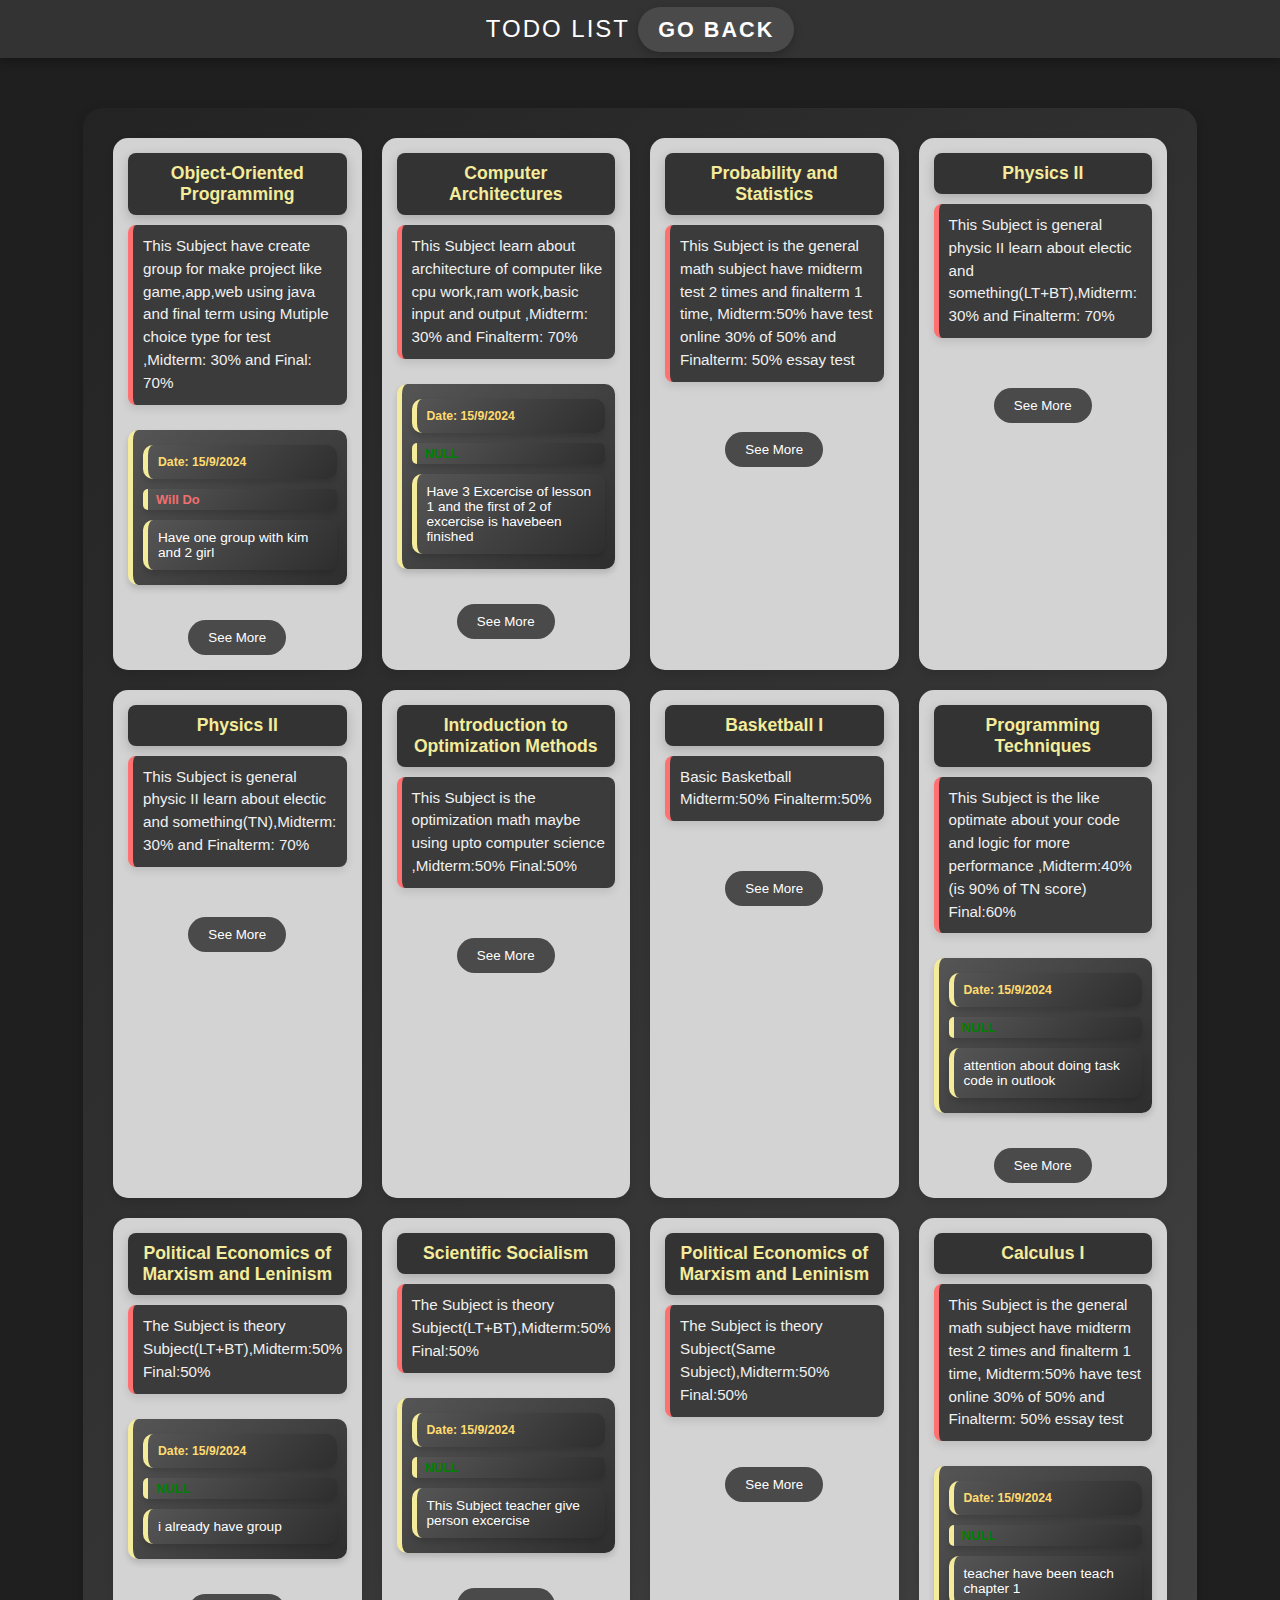
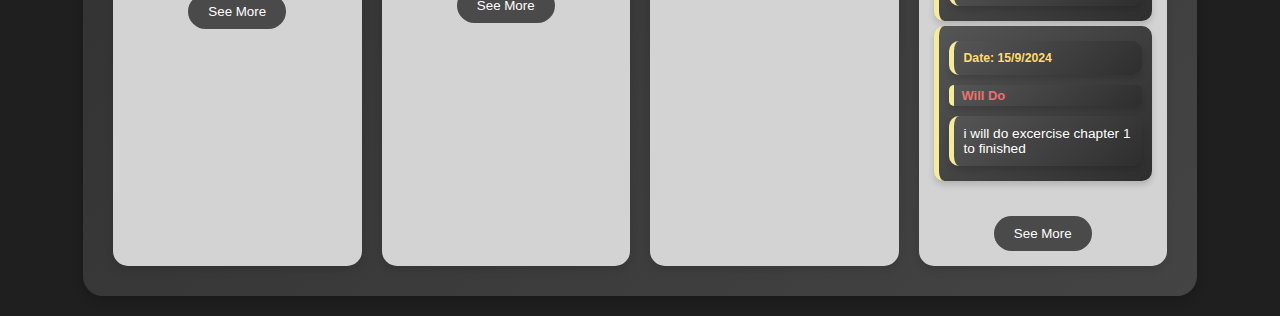
==== todo_list.html @ 585f1f68 "Update" ====
<!DOCTYPE html>
<html lang="en">

<head>
    <meta charset="UTF-8">
    <meta name="viewport" content="width=device-width, initial-scale=1.0">
    <title>TODO List</title>
    <style>
        /* CSS Variables */
        :root {
            --main-bg-color: #1f1f1f;
            --header-bg-color: #333;
            --primary-text-color: #fff;
            --secondary-text-color: #f4eb9b;
            --note-bg-color: #3b3b3b;
            --box-shadow: 0 4px 8px rgba(0, 0, 0, 0.1);
            --hover-shadow: 0 4px 12px rgba(0, 0, 0, 0.2);
            --button-bg: #4a4a4a;
            --button-hover-bg: #6c6c6c;
            --container-bg-gradient: linear-gradient(135deg, #232323, #444444);
        }

        body {
            background-color: var(--main-bg-color);
            font-family: Arial, sans-serif;
            margin: 0;
            color: var(--primary-text-color);
        }

        /* Header Styles */
        header {
            background-color: var(--header-bg-color);
            color: var(--primary-text-color);
            padding: 15px;
            text-align: center;
            font-size: 1.5em;
            text-transform: uppercase;
            letter-spacing: 2px;
            box-shadow: 0 4px 10px rgba(0, 0, 0, 0.3);
        }

        /* Go Back Button Styling */
        .headerBottom {
            background-color: var(--button-bg);
            color: var(--primary-text-color);
            padding: 10px 20px;
            border-radius: 25px;
            text-decoration: none;
            font-size: 0.9em;
            font-weight: bold;
            transition: all 0.3s ease;
            box-shadow: 0px 4px 10px rgba(0, 0, 0, 0.2);
        }

        .headerBottom:hover {
            background-color: var(--button-hover-bg);
            transform: scale(1.05);
            box-shadow: 0 6px 12px rgba(0, 0, 0, 0.3);
        }

        /* Main Container */
        .main-container {
            display: flex;
            justify-content: center;
            align-items: flex-start;
            padding: 20px;
            min-height: 90vh;
        }

        /* Enhanced Grid Container */
        .todo-container {
            display: grid;
            grid-template-columns: repeat(auto-fill, minmax(220px, 1fr));
            grid-gap: 20px;
            width: 85%;
            background: var(--container-bg-gradient);
            padding: 30px;
            border-radius: 20px;
            box-shadow: var(--hover-shadow);
            margin-top: 30px;
        }

        /* Simplified TODO Item */
        .todo-item {
            background-color: #d3d3d3;
            padding: 15px;
            border-radius: 15px;
            box-shadow: var(--box-shadow);
            transition: transform 0.3s ease, box-shadow 0.3s ease;
            display: flex;
            flex-direction: column;
            gap: 10px;
        }

        .todo-item:hover {
            transform: scale(1.05);
            box-shadow: var(--hover-shadow);
        }

        /* TODO Item Header */
        .todo-item h2 {
            background-color: var(--header-bg-color);
            color: var(--secondary-text-color);
            padding: 10px;
            border-radius: 8px;
            margin: 0;
            font-size: 1.1em;
            text-align: center;
            box-shadow: var(--hover-shadow);
        }

        /* Note Section */
        .todo-item .note {
            background-color: var(--note-bg-color);
            color: #f0f0f0;
            padding: 10px;
            border-radius: 8px;
            border-left: 5px solid #ff7070;
            box-shadow: var(--box-shadow);
            font-size: 0.95em;
            line-height: 1.5;
        }

        /* TODO List */
        .todo-item .todo-list {
            list-style-type: none;
            padding-left: 0;
            margin: 10px 0;
            font-size: 0.9em;
        }

        .todo-item .todo-list div {
            display: flex;
            flex-direction: column;
            background: linear-gradient(135deg, #555555, #2e2e2e);
            color: #e0e0e0;
            padding: 10px;
            margin: 5px 0;
            border-radius: 10px;
            box-shadow: 0 4px 6px rgba(0, 0, 0, 0.15);
            transition: transform 0.3s ease, box-shadow 0.3s ease;
            border-left: 5px solid #f4eb9b;
        }

        .todo-item .todo-list div:hover {
            transform: translateY(-5px);
            box-shadow: 0 6px 12px rgba(0, 0, 0, 0.2);
        }

        /* Task Date */
        .todo-item .todo-list div div:nth-child(1) {
            font-size: 0.85em;
            color: #ffdb70;
            margin-bottom: 5px;
            font-weight: bold;
        }

        /* Task Type */
        .todo-item .todo-list div div:nth-child(2) {
            font-size: 0.9em;
            font-weight: bold;
            padding: 3px 8px;
            border-radius: 5px;
            margin-bottom: 5px;
            color: #ee6f6f;
        }

        /* Task Description */
        .todo-item .todo-list div div:nth-child(3) {
            font-size: 0.95em;
            color: #fff;
        }


        /* Hide the overflow tasks */
        .todo-item .todo-list .hidden {
            display: none;
        }

         /* Show the overflow tasks */
         .todo-item .todo-list .showing {
            display: block;
        }

        /* See More Button */
        .see-more {
            text-align: center;
            margin-top: 10px;
        }

        .see-more button {
            background-color: var(--button-bg);
            color: var(--primary-text-color);
            border: none;
            padding: 10px 20px;
            border-radius: 25px;
            cursor: pointer;
            transition: all 0.3s ease;
        }

        .see-more button:hover {
            background-color: var(--button-hover-bg);
            box-shadow: 0px 4px 10px rgba(0, 0, 0, 0.2);
        }
    </style>
</head>

<body>

    <!-- Header Section -->
    <header>
        <span class="header">TODO List</span>
        <a href="index.html" class="headerBottom">Go Back</a>
    </header>

    <!-- Main Content Container -->
    <div class="main-container">
        <div class="todo-container" id="todo-container">
            <!-- The TODO items will be dynamically inserted here -->
        </div>
    </div>

    <script>
        // Function to fetch TODO data from a JSON file
        async function fetchTODO() {
            try {
                const response = await fetch('TODO.json');
                if (!response.ok) {
                    throw new Error(`HTTP error! status: ${response.status}`);
                }
                const data = await response.json();
                displayTODOList(data);
            } catch (error) {
                console.error("Error fetching TODO list data", error);
            }
        }

        // Function to display the TODO list in grid format
        function displayTODOList(data) {
            const todoContainer = document.getElementById('todo-container');
            data.TODO.forEach((item, index) => {
                const todoItem = document.createElement('div');
                todoItem.classList.add('todo-item');

                const name = document.createElement('h2');
                name.textContent = item.name;
                todoItem.appendChild(name);

                const note = document.createElement('div');
                note.classList.add('note');
                note.textContent = item.note;
                todoItem.appendChild(note);

                const todoList = document.createElement('ul');
                todoList.classList.add('todo-list');
                item.todo.forEach((task, i) => {
                    const list = document.createElement('div');
                    const str = task.split("+");

                    const dateSpan = document.createElement('div');
                    dateSpan.textContent = `Date: ${str[0]}`;

                    const typeSpan = document.createElement('div');
                    typeSpan.classList.add('todo-type');
                    const n = parseInt(str[1], 10);
                    if(n == 2){
                        typeSpan.textContent = 'Will Do';
                    }else if(n == 1){
                        typeSpan.textContent = 'Did';
                        typeSpan.style.color = '#70a970';
                    }else{
                        typeSpan.textContent = 'NULL';
                        typeSpan.style.color = 'green';
                    }

                    const todotextSpan = document.createElement('div');
                    todotextSpan.textContent = `${str[2]}`;

                    list.appendChild(dateSpan);
                    list.appendChild(typeSpan);
                    list.appendChild(todotextSpan);

                    // Hide extra tasks after a certain limit (e.g., 3 tasks)
                    if (i >= 3) {
                        list.classList.add('hidden');
                    }

                    todoList.appendChild(list);
                });
                todoItem.appendChild(todoList);

                // Add "See More" button for each todo-list
                const seeMoreDiv = document.createElement('div');
                seeMoreDiv.classList.add('see-more');
                const seeMoreBtn = document.createElement('button');
                seeMoreBtn.textContent = 'See More';
                seeMoreBtn.addEventListener('click', function () {
                    toggleSeeMore(todoList, seeMoreBtn);
                });
                seeMoreDiv.appendChild(seeMoreBtn);
                todoItem.appendChild(seeMoreDiv);

                todoContainer.appendChild(todoItem);
            });
        }

       // Toggle the visibility of the hidden tasks within each todo-list
    function toggleSeeMore(todoList, button) {
       
    
        if (button.textContent === 'See More') { 
            const hiddenItems = todoList.querySelectorAll('.hidden');
            // Show the hidden items
            hiddenItems.forEach(item => {
                item.classList.remove('hidden');
                item.classList.add('showing');
            });
            button.textContent = 'See Less';
        } else {
            const showItems = todoList.querySelectorAll('.showing');
            // Hide the extra items again
            showItems.forEach(item => {
                item.classList.remove('showing');
                item.classList.add('hidden');
            });
            button.textContent = 'See More';
        }
    }

        // Call the fetchTODO function once the window has fully loaded
        window.onload = function () {
            fetchTODO();
        };
    </script>

</body>

</html>
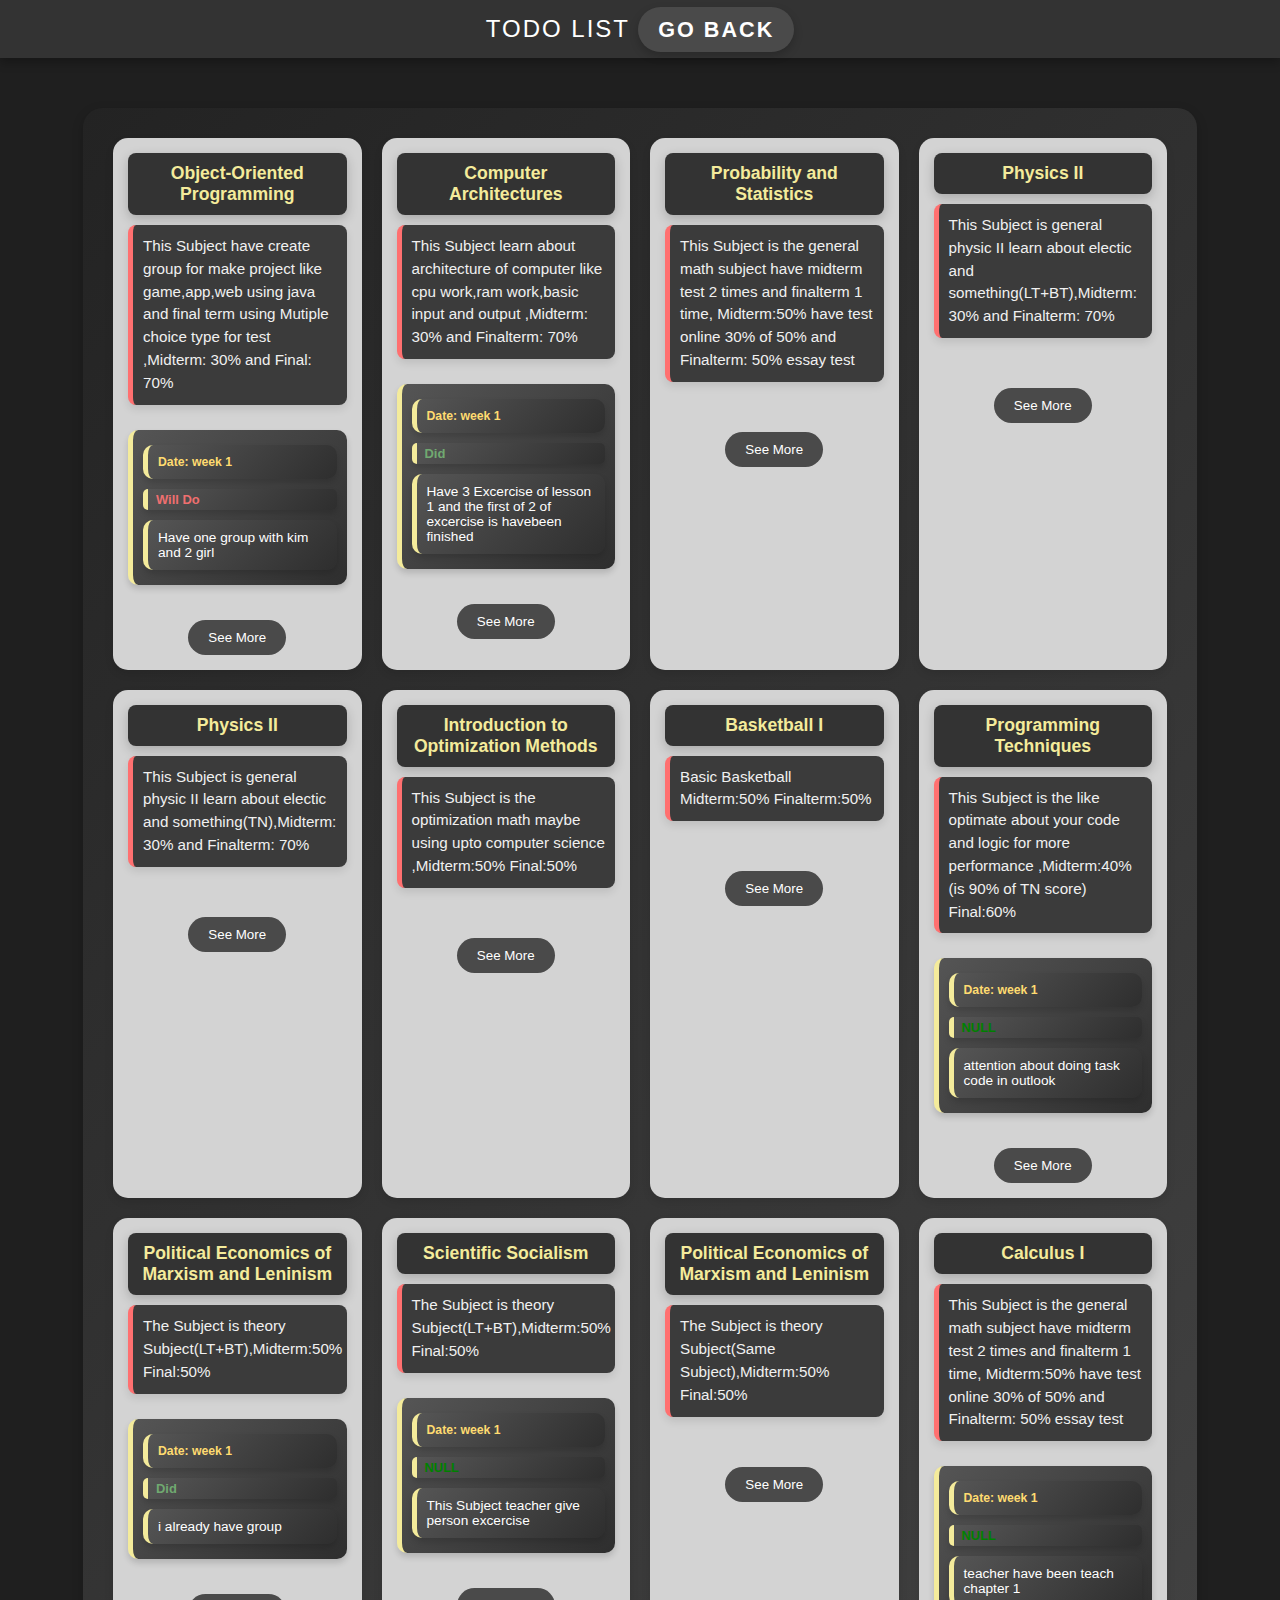
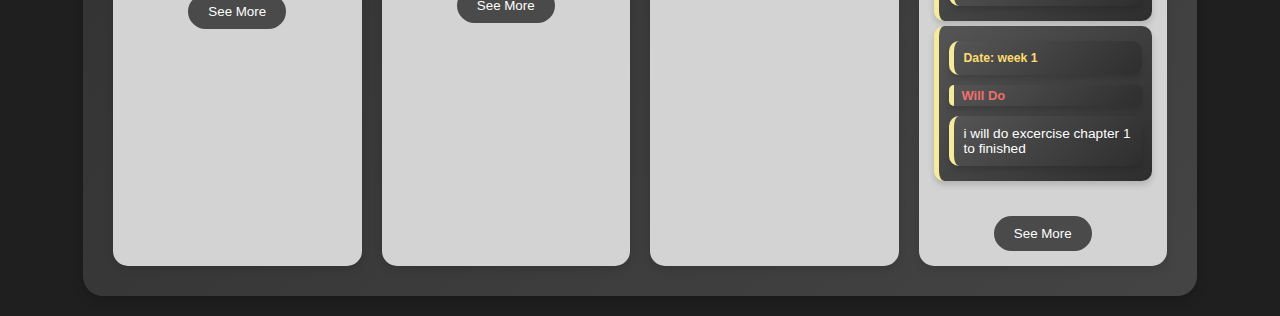
==== commit 43488e30: "Update Date data,Program for write data and Did logic showing" ====
--- a/todo_list.html
+++ b/todo_list.html
@@ -5,6 +5,7 @@
     <meta charset="UTF-8">
     <meta name="viewport" content="width=device-width, initial-scale=1.0">
     <title>TODO List</title>
+    <link rel="icon" href="icon2.png" type="image/png">
     <style>
         /* CSS Variables */
         :root {
@@ -265,7 +266,7 @@
                     const n = parseInt(str[1], 10);
                     if(n == 2){
                         typeSpan.textContent = 'Will Do';
-                    }else if(n == 1){
+                    }else if(n == 4){
                         typeSpan.textContent = 'Did';
                         typeSpan.style.color = '#70a970';
                     }else{
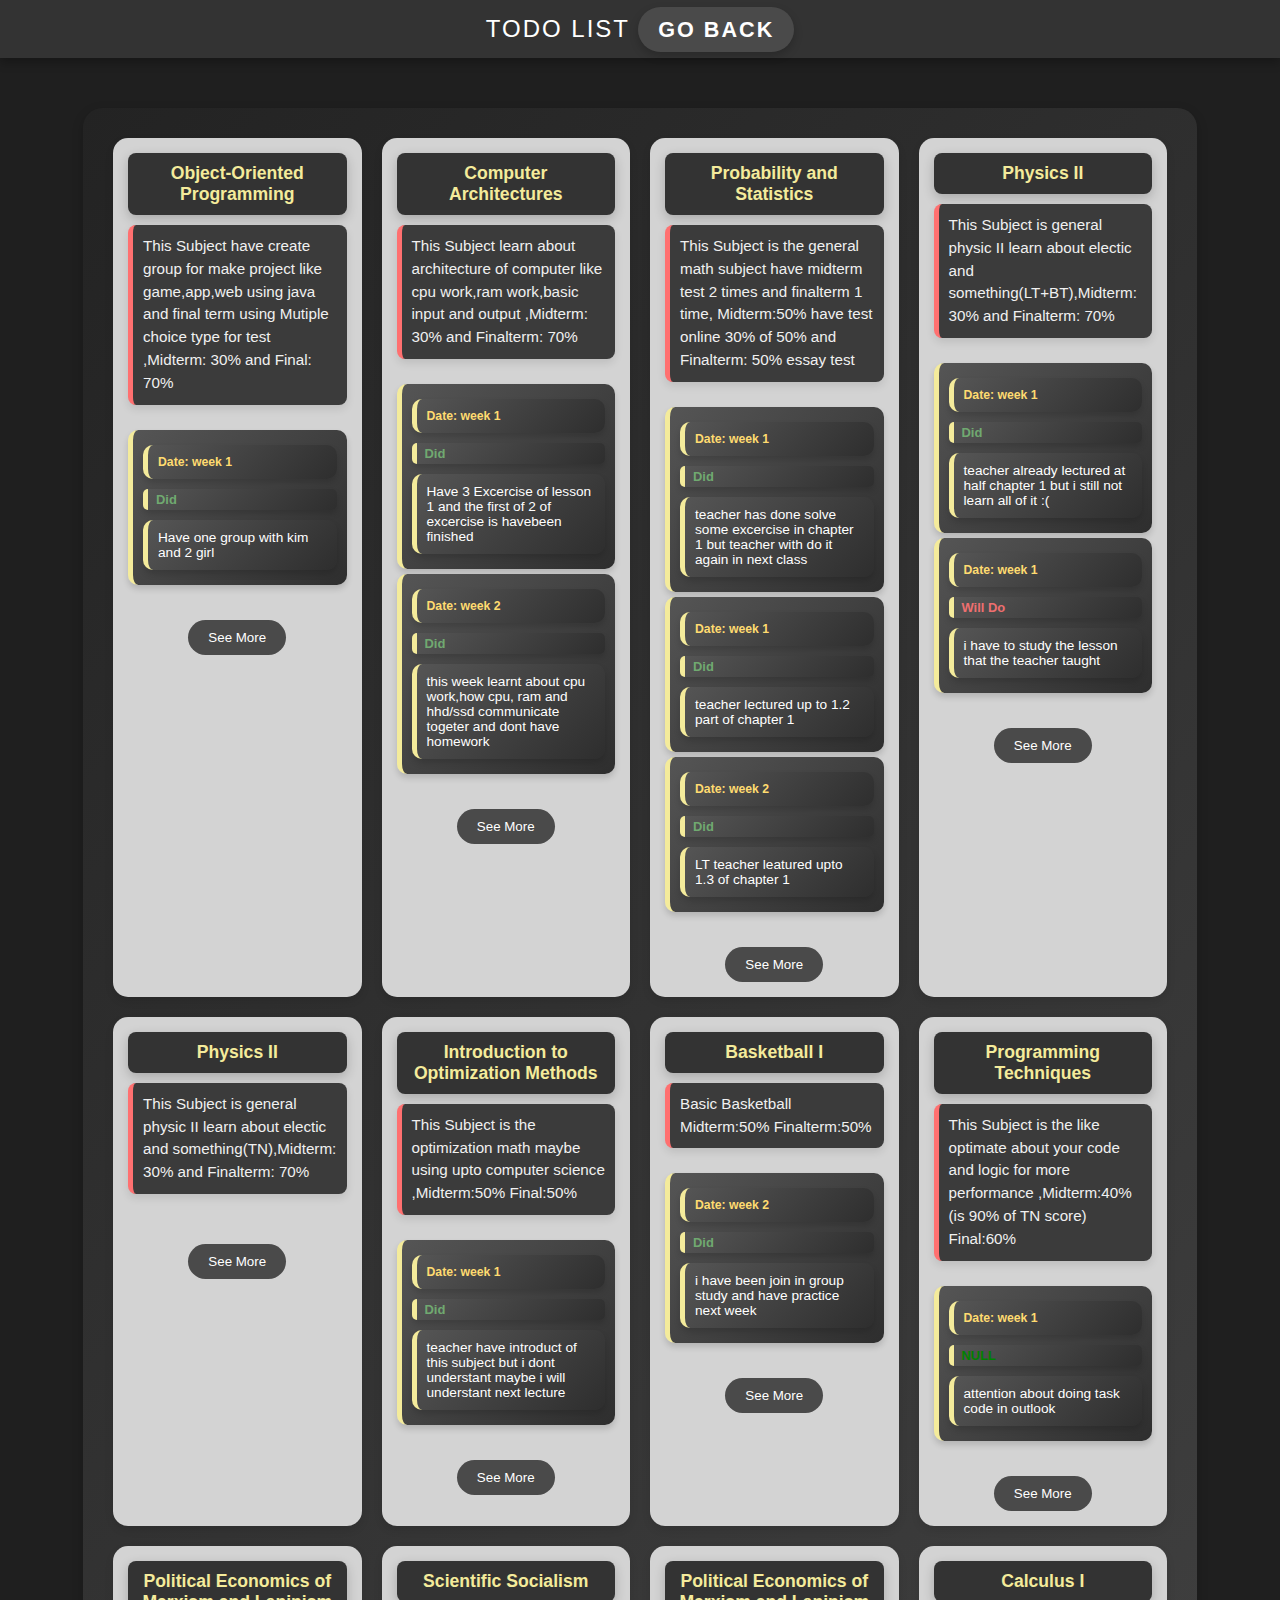
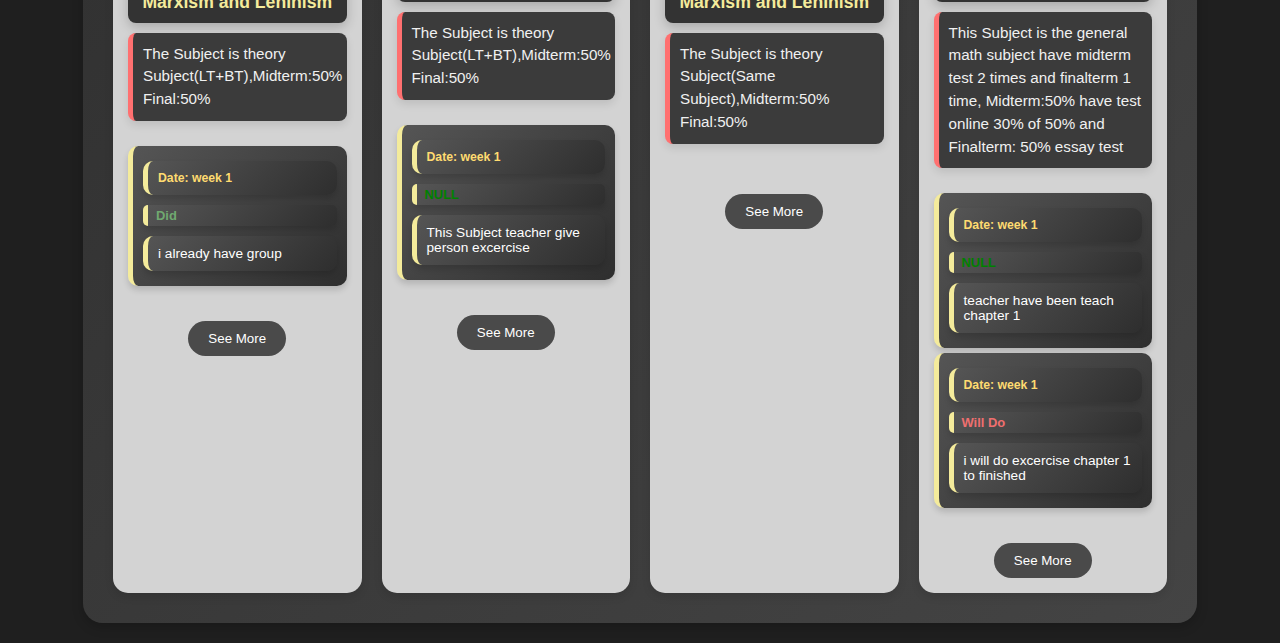
==== commit 032a1493: "update program to handle case will to have done and update web to show this value" ====
--- a/todo_list.html
+++ b/todo_list.html
@@ -269,6 +269,9 @@
                     }else if(n == 4){
                         typeSpan.textContent = 'Did';
                         typeSpan.style.color = '#70a970';
+                    }else if(n == 8){
+                        typeSpan.textContent = 'have been done task';
+                        typeSpan.style.color = 'green';
                     }else{
                         typeSpan.textContent = 'NULL';
                         typeSpan.style.color = 'green';
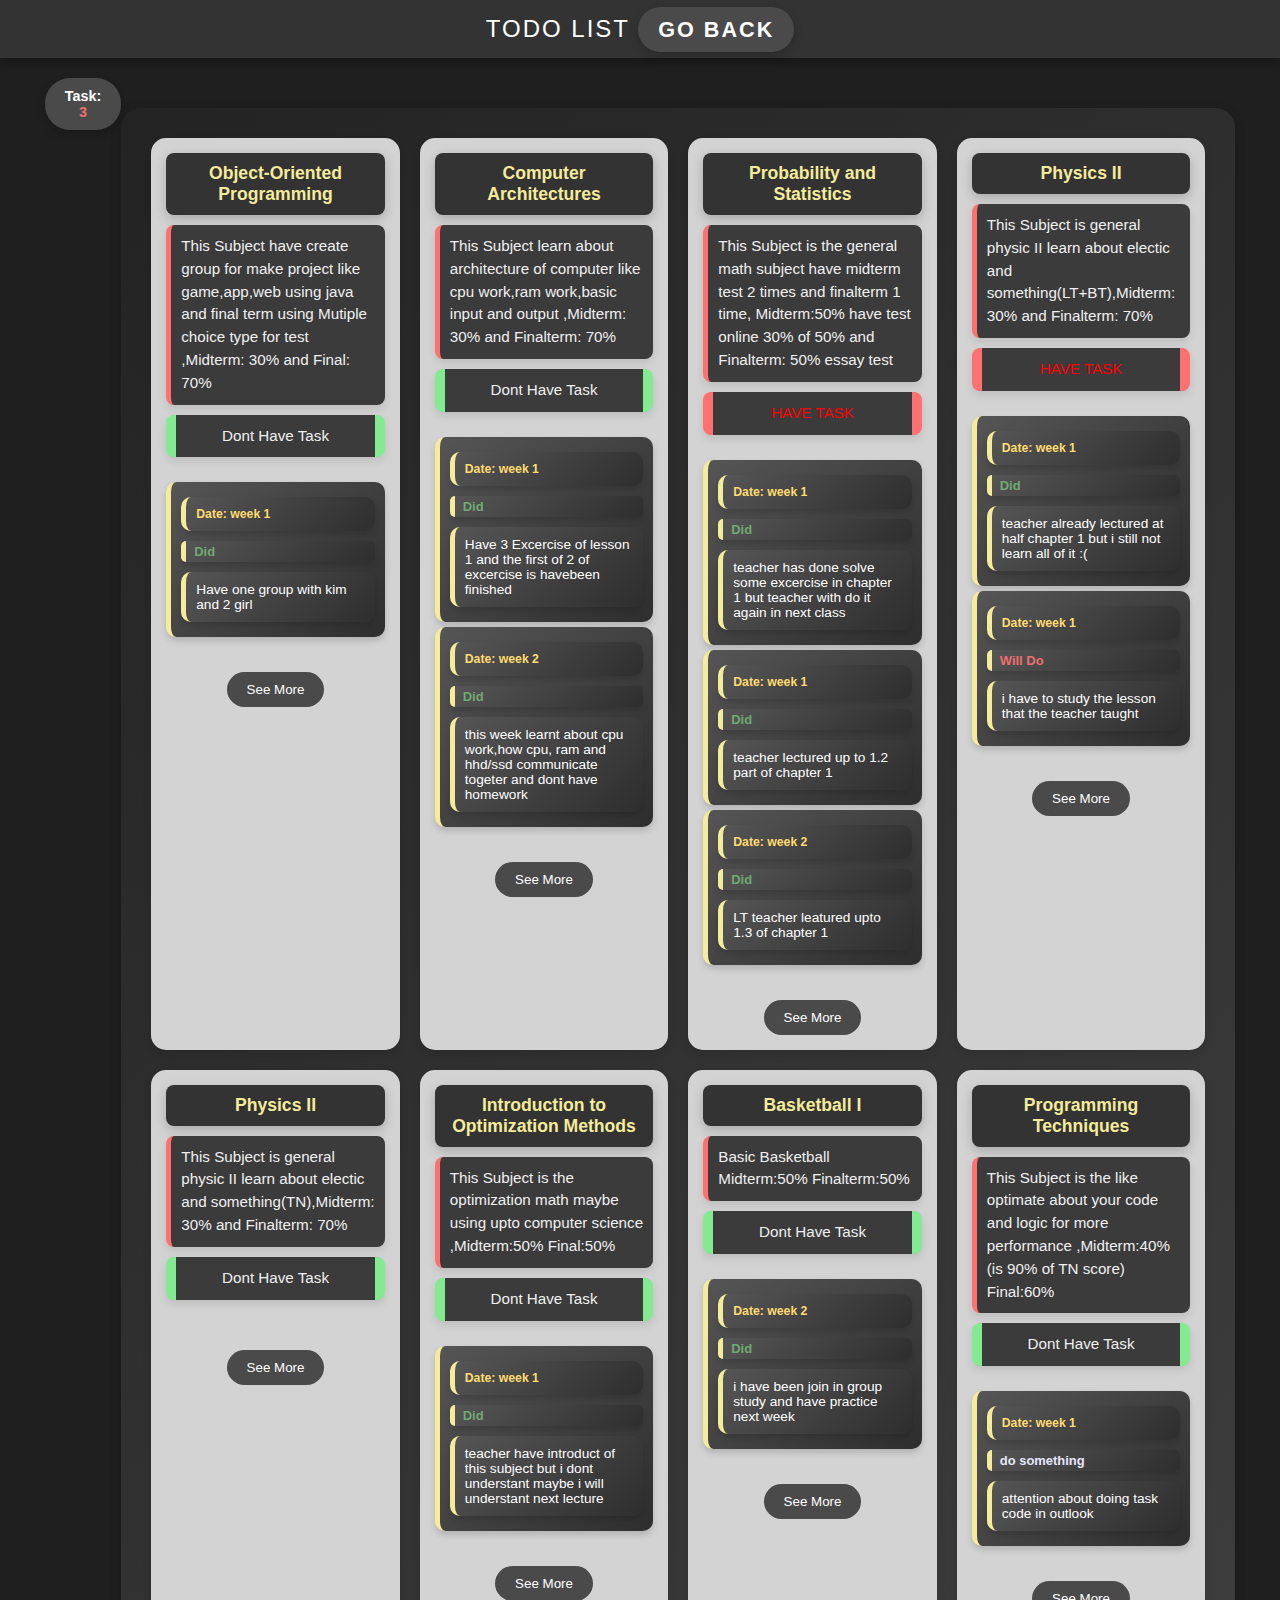
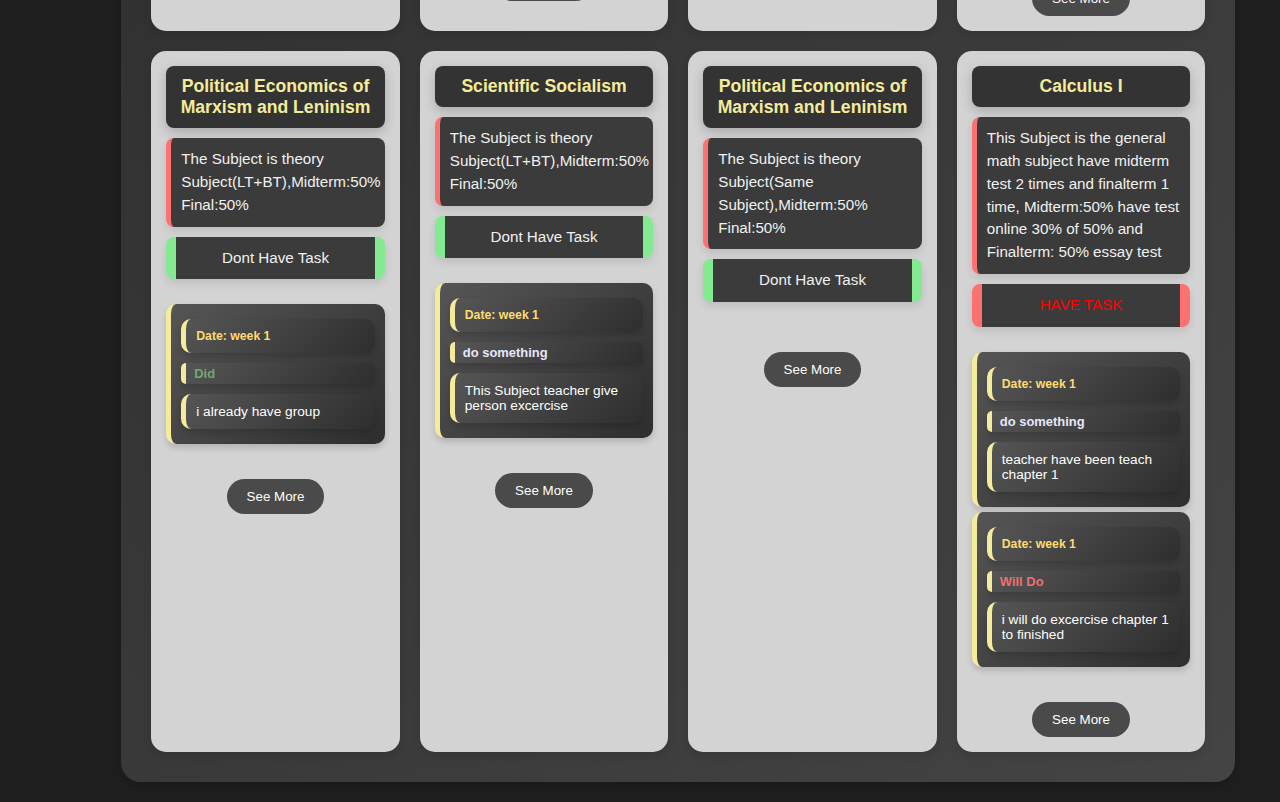
==== commit 1d79a120: "Update count task show on web ,show alert every subject if have task and update data" ====
--- a/todo_list.html
+++ b/todo_list.html
@@ -68,6 +68,23 @@
             min-height: 90vh;
         }
 
+        .counttask-container{
+            background-color: var(--button-bg);
+            color: var(--primary-text-color);
+            padding: 10px 20px;
+            border-radius: 25px;
+            text-decoration: none;
+            font-size: 0.9em;
+            font-weight: bold;
+            transition: all 0.3s ease;
+            box-shadow: 0px 4px 10px rgba(0, 0, 0, 0.2);
+        }
+
+        .will-task-color{
+            color: #ee6f6f;
+            text-align: center;
+        }
+
         /* Enhanced Grid Container */
         .todo-container {
             display: grid;
@@ -122,6 +139,33 @@
             line-height: 1.5;
         }
 
+        /* havetask Section */
+        .todo-item .have-task {
+            background-color: var(--note-bg-color);
+            color: #f0f0f0;
+            padding: 10px;
+            border-radius: 8px;
+            border-left: 10px solid #ff7070;
+            border-right: 10px solid #ff7070;
+            box-shadow: var(--box-shadow);
+            font-size: 0.95em;
+            line-height: 1.5;
+            text-align: center;
+        }
+
+        .todo-item .n-have-task {
+            background-color: var(--note-bg-color);
+            color: #f0f0f0;
+            padding: 10px;
+            border-radius: 8px;
+            border-left: 10px solid #83ea92;
+            border-right: 10px solid #83ea92;
+            box-shadow: var(--box-shadow);
+            font-size: 0.95em;
+            line-height: 1.5;
+            text-align: center;
+        }
+
         /* TODO List */
         .todo-item .todo-list {
             list-style-type: none;
@@ -216,6 +260,7 @@
 
     <!-- Main Content Container -->
     <div class="main-container">
+        <div class="counttask-container" id="count-will-task"></div>
         <div class="todo-container" id="todo-container">
             <!-- The TODO items will be dynamically inserted here -->
         </div>
@@ -231,10 +276,31 @@
                 }
                 const data = await response.json();
                 displayTODOList(data);
+                displaywilltask(data);
             } catch (error) {
                 console.error("Error fetching TODO list data", error);
             }
         }
+
+        // Fuction to display will task
+        function displaywilltask(data){
+            const counttask = document.getElementById('count-will-task');
+            counttask.textContent = 'Task:';
+            const number = document.createElement('div');
+            var count = 0;
+            data.TODO.forEach(item=>{
+                item.todo.forEach(i=>{
+                    const str = i.split("+");
+                    if(str[1] == 2){
+                        count++;
+                    }
+                });
+            });
+            console.log(count);
+            number.textContent = `${count}`;
+            number.classList.add('will-task-color');
+            counttask.appendChild(number);
+        } 
 
         // Function to display the TODO list in grid format
         function displayTODOList(data) {
@@ -251,7 +317,7 @@
                 note.classList.add('note');
                 note.textContent = item.note;
                 todoItem.appendChild(note);
-
+                var have_task = 0;
                 const todoList = document.createElement('ul');
                 todoList.classList.add('todo-list');
                 item.todo.forEach((task, i) => {
@@ -266,6 +332,7 @@
                     const n = parseInt(str[1], 10);
                     if(n == 2){
                         typeSpan.textContent = 'Will Do';
+                        have_task = 1;
                     }else if(n == 4){
                         typeSpan.textContent = 'Did';
                         typeSpan.style.color = '#70a970';
@@ -273,8 +340,8 @@
                         typeSpan.textContent = 'have been done task';
                         typeSpan.style.color = 'green';
                     }else{
-                        typeSpan.textContent = 'NULL';
-                        typeSpan.style.color = 'green';
+                        typeSpan.textContent = 'do something';
+                        typeSpan.style.color = '#E6E6FA';
                     }
 
                     const todotextSpan = document.createElement('div');
@@ -291,6 +358,16 @@
 
                     todoList.appendChild(list);
                 });
+                const have_task_will = document.createElement('div');
+                if(have_task){
+                    have_task_will.textContent = 'HAVE TASK';
+                    have_task_will.classList.add('have-task');
+                    have_task_will.style.color = 'red';
+                }else{
+                    have_task_will.textContent = 'Dont Have Task';
+                    have_task_will.classList.add('n-have-task');
+                }
+                todoItem.appendChild(have_task_will);
                 todoItem.appendChild(todoList);
 
                 // Add "See More" button for each todo-list
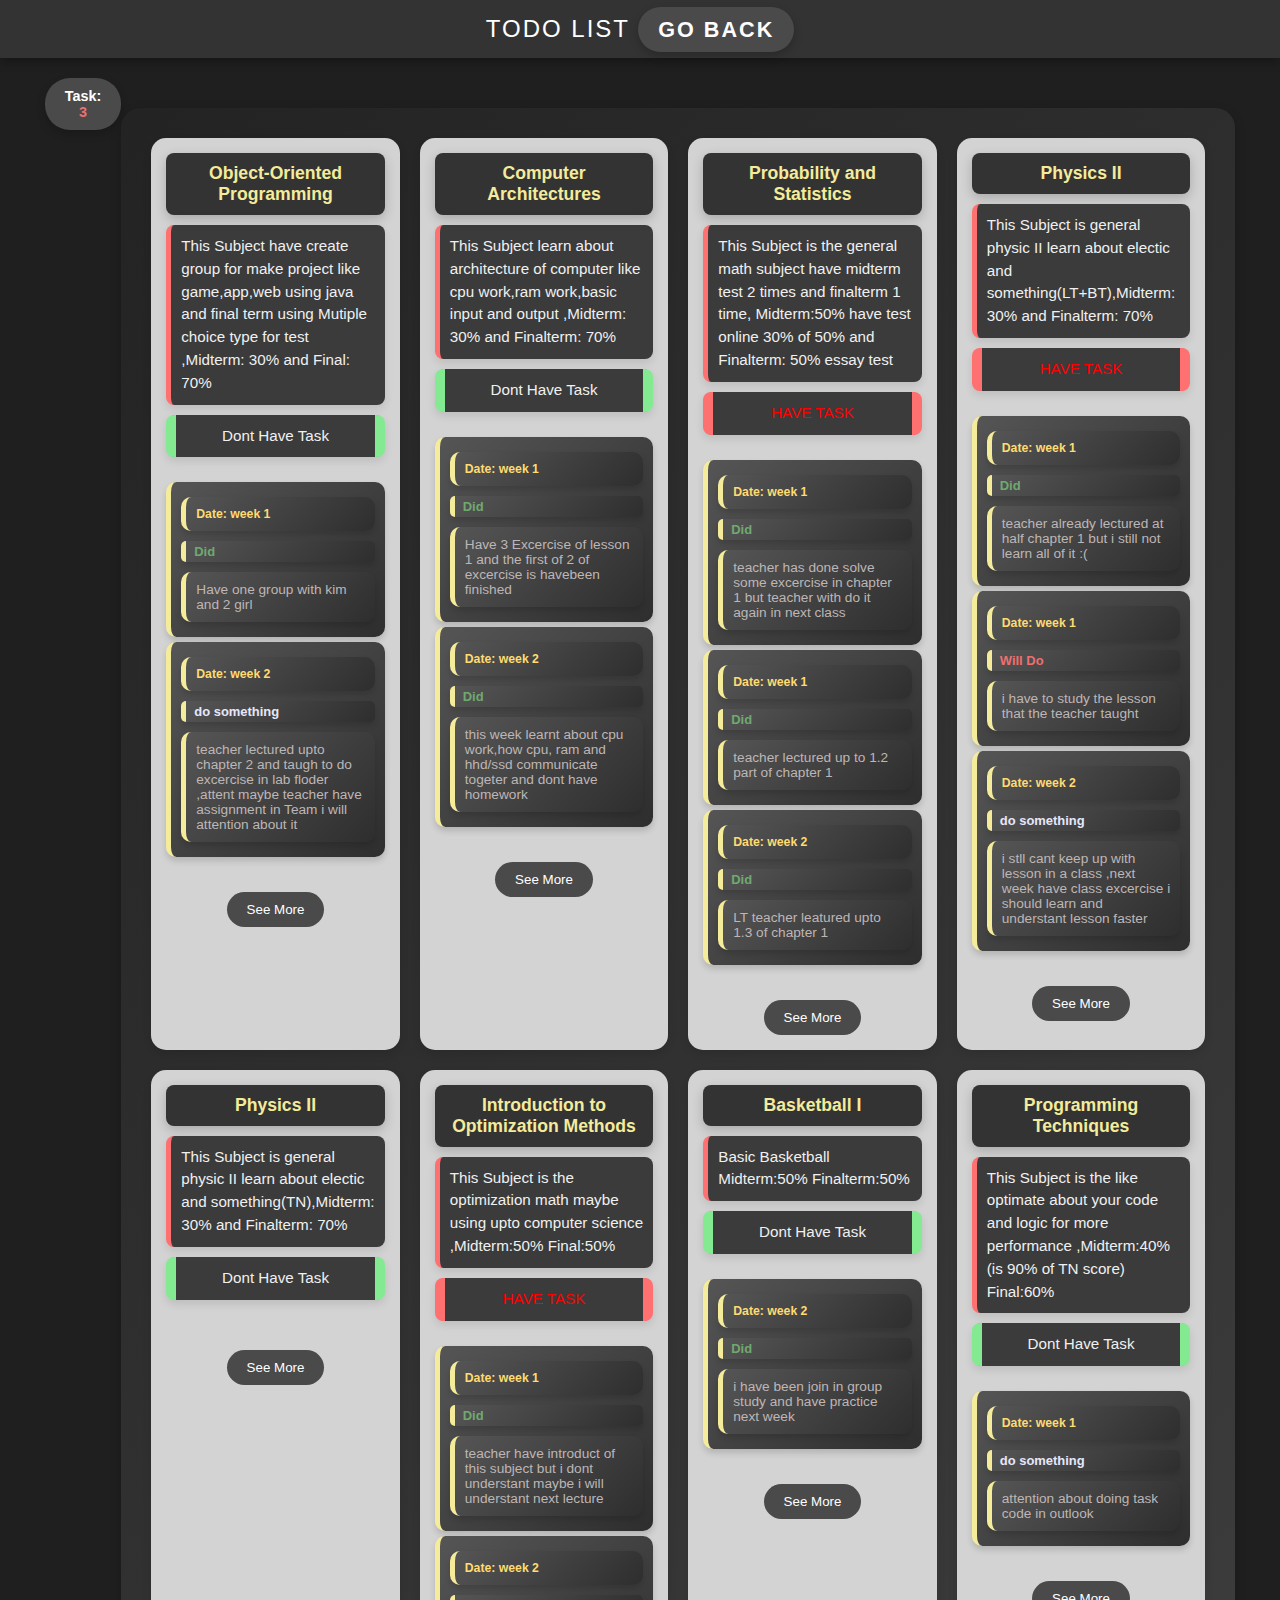
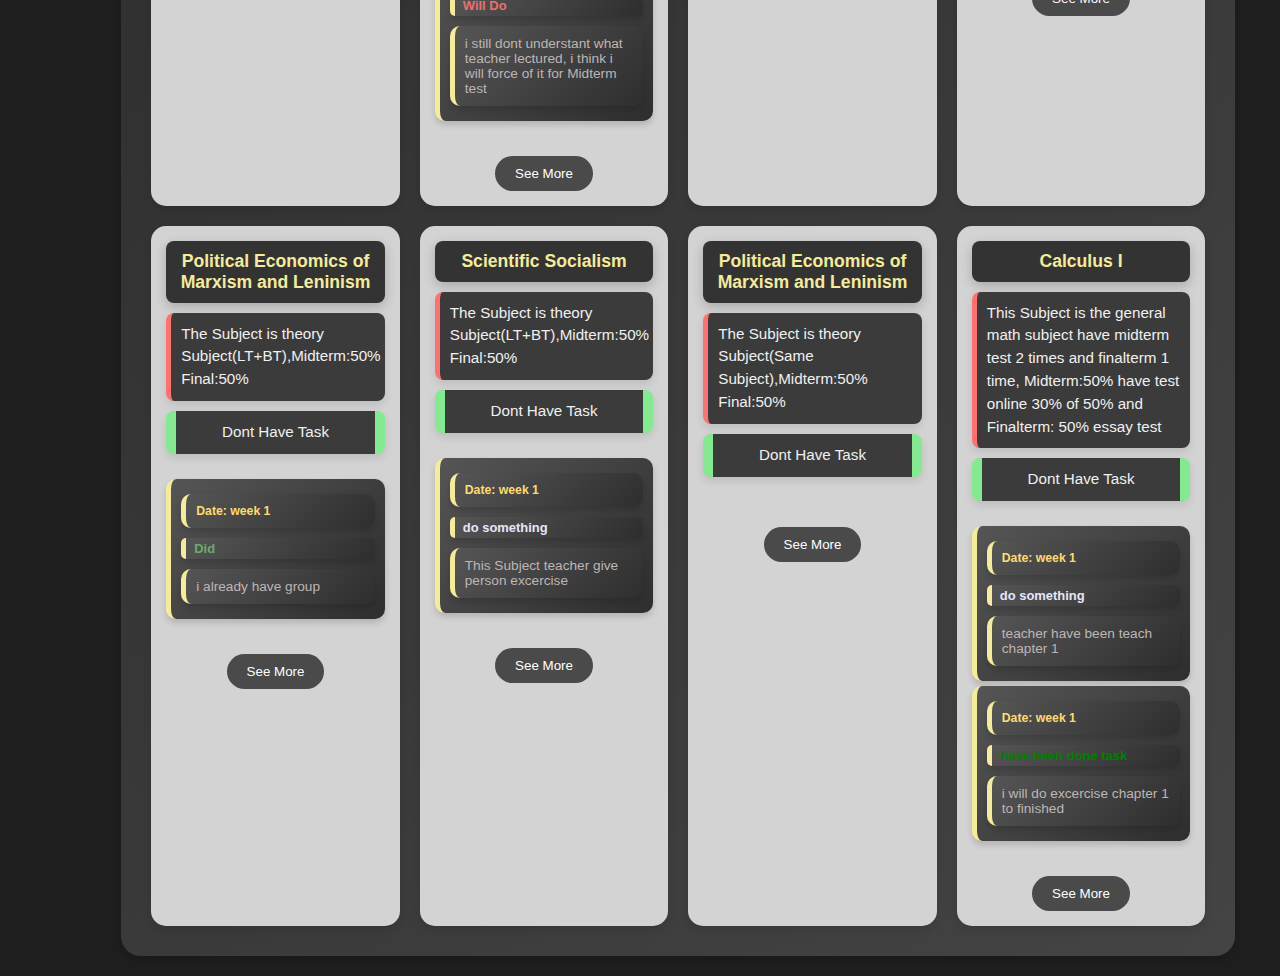
==== commit 78225bfd: "Update data and change a little color" ====
--- a/todo_list.html
+++ b/todo_list.html
@@ -213,7 +213,7 @@
         /* Task Description */
         .todo-item .todo-list div div:nth-child(3) {
             font-size: 0.95em;
-            color: #fff;
+            color: #beb6b6;
         }
 
 
